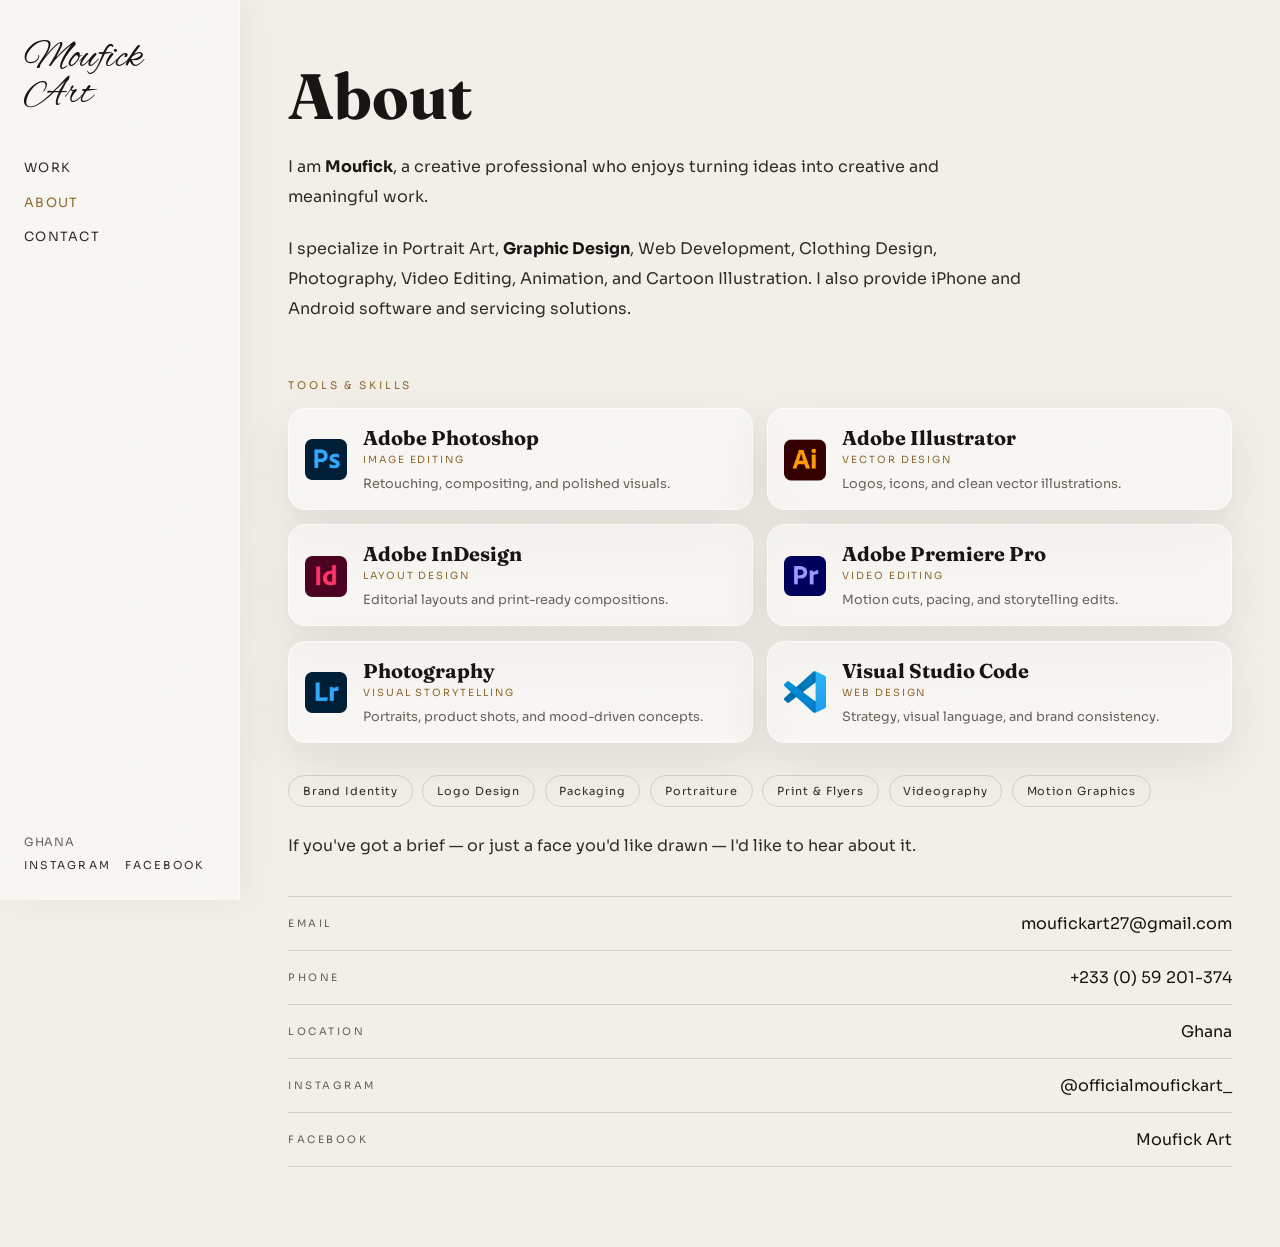
==== about.html @ 89d28229 "first commit" ====
<!DOCTYPE html>
<html lang="en">
<head>
<meta charset="UTF-8">
<meta name="viewport" content="width=device-width, initial-scale=1.0">
<title>About — Moufick Art</title>
<link rel="stylesheet" href="style.css">
</head>
<body>
<div class="grain"></div>

<div class="shell">
  <button class="sidebar__toggle" aria-label="Toggle menu">☰</button>
  <aside class="sidebar">
    <div>
      <a href="index.html" class="sidebar__logo">Moufick<br>Art</a>
      <ul class="sidebar__nav">
        <li><a href="work.html">Work</a></li>
        <li><a href="about.html">About</a></li>
        <li><a href="about.html#contact">Contact</a></li>
      </ul>
    </div>
    <div class="sidebar__bottom">
      <span style="font-size:0.72rem;color:var(--ink-faint);letter-spacing:0.06em;">Ghana</span>
      <div class="sidebar__socials">
        <a href="https://instagram.com/officialmoufickart_/" target="_blank" rel="noopener">Instagram</a>
        <a href="https://www.facebook.com/officailmoufickart" target="_blank" rel="noopener">Facebook</a>
      </div>
    </div>
  </aside>

  <div class="main">
    <div class="about-wrap">
      <h1>About</h1>
      <p>I am <strong>Moufick</strong>, a creative professional who enjoys turning ideas into creative and meaningful work.</p>
      <p>I specialize in Portrait Art, <strong>Graphic Design</strong>, Web Development, Clothing Design, Photography, Video Editing, Animation, and Cartoon Illustration. I also provide iPhone and Android software and servicing solutions.</p>

      <section class="skills-section" aria-labelledby="skills-title">
        <div class="skills-heading">
          <span class="section-kicker">Tools &amp; Skills</span>
        </div>

        <div class="tools-grid">
          <article class="tool-card">
            <img class="tool-icon" src="Adobe Photoshop.webp" alt="Adobe Photoshop logo">
            <div class="tool-info">
              <h3>Adobe Photoshop</h3>
              <span>Image Editing</span>
              <p>Retouching, compositing, and polished visuals.</p>
            </div>
          </article>

          <article class="tool-card">
            <img class="tool-icon" src="Adobe-illustrator.webp" alt="Adobe Illustrator logo">
            <div class="tool-info">
              <h3>Adobe Illustrator</h3>
              <span>Vector Design</span>
              <p>Logos, icons, and clean vector illustrations.</p>
            </div>
          </article>

          <article class="tool-card">
            <img class="tool-icon" src="Adobe InDesign.webp" alt="Adobe InDesign logo">
            <div class="tool-info">
              <h3>Adobe InDesign</h3>
              <span>Layout Design</span>
              <p>Editorial layouts and print-ready compositions.</p>
            </div>
          </article>

          <article class="tool-card">
            <img class="tool-icon" src="Adobe_Premiere_Pro.webp" alt="Adobe Premiere Pro logo">
            <div class="tool-info">
              <h3>Adobe Premiere Pro</h3>
              <span>Video Editing</span>
              <p>Motion cuts, pacing, and storytelling edits.</p>
            </div>
          </article>

          <article class="tool-card">
            <img class="tool-icon" src="Adobe Photoshop Lightroom.webp" alt="Adobe Lightroom logo">
            <div class="tool-info">
              <h3>Photography</h3>
              <span>Visual Storytelling</span>
              <p>Portraits, product shots, and mood-driven concepts.</p>
            </div>
          </article>

          <article class="tool-card">
            <img class="tool-icon" src="Visual_Studio_Code_1.35_icon.svg.webp" alt="Visual Studio Code logo">
            <div class="tool-info">
              <h3>Visual Studio Code</h3>
              <span>Web Design</span>
              <p>Strategy, visual language, and brand consistency.</p>
            </div>
          </article>
        </div>
      </section>

      <div class="skills-row" aria-label="Additional skills">
        <span>Brand Identity</span>
        <span>Logo Design</span>
        <span>Packaging</span>
        <span>Portraiture</span>
        <span>Print &amp; Flyers</span>
        <span>Videography</span>
        <span>Motion Graphics</span>
      </div>

      <p>If you've got a brief — or just a face you'd like drawn — I'd like to hear about it.</p>

      <ul class="contact-list" id="contact">
        <li><span>Email</span><a href="mailto:moufickart27@gmail.com">moufickart27@gmail.com</a></li>
        <li><span>Phone</span><span>+233 (0) 59 201-374</span></li>
        <li><span>Location</span><span>Ghana</span></li>
        <li><span>Instagram</span><a href="https://instagram.com/officialmoufickart_/" target="_blank" rel="noopener">@officialmoufickart_</a></li>
        <li><span>Facebook</span><a href="https://www.facebook.com/officailmoufickart" target="_blank" rel="noopener">Moufick Art</a></li>
      </ul>
    </div>
  </div>
</div>

<script src="script.js"></script>
</body>
</html>
---- style.css ----
@import url('https://fonts.googleapis.com/css2?family=Fraunces:opsz,wght@9..144,300;9..144,400;9..144,500;9..144,600;9..144,700&family=Alex+Brush&family=Sora:wght@400;500;600;700&display=swap');

:root {
  --bg: #f2efe9;
  --bg-elevated: #e8e1d5;
  --bg-soft: #efe7dc;
  --ink: #171412;
  --ink-soft: #2f2b28;
  --ink-faint: #665f58;
  --line: rgba(23, 20, 18, 0.14);
  --accent: #8c672d;
  --accent-strong: #6d4c1d;
  --forest: #5a7367;
  --rust: #9a5f4d;
  --glass: rgba(255, 255, 255, 0.42);
  --glass-strong: rgba(255, 255, 255, 0.62);
  --glass-shadow: 0 18px 50px rgba(68, 55, 40, 0.1);
  --sidebar-w: 240px;
  --font-display: 'Fraunces', serif;
  --font-script: 'Alex Brush', cursive;
  --font-sans: 'Sora', sans-serif;
}

* { box-sizing: border-box; }
html { scroll-behavior: smooth; }
body {
  margin: 0;
  background: var(--bg);
  color: var(--ink);
  font-family: var(--font-sans);
  -webkit-font-smoothing: antialiased;
  transition: background-color 0.3s ease, color 0.3s ease;
}

a { color: inherit; text-decoration: none; }
img { max-width: 100%; display: block; }
ul { list-style: none; margin: 0; padding: 0; }
button, input, textarea { font: inherit; }

.grain {
  position: fixed;
  inset: 0;
  pointer-events: none;
  z-index: 60;
  opacity: 0.06;
  mix-blend-mode: overlay;
  background-image: url("data:image/svg+xml,%3Csvg xmlns='http://www.w3.org/2000/svg' width='160' height='160'%3E%3Cfilter id='n'%3E%3CfeTurbulence type='fractalNoise' baseFrequency='0.85' numOctaves='2' stitchTiles='stitch'/%3E%3C/filter%3E%3Crect width='100%25' height='100%25' filter='url(%23n)'/%3E%3C/svg%3E");
}

:focus-visible {
  outline: 2px solid var(--accent);
  outline-offset: 3px;
}

@media (prefers-reduced-motion: reduce) {
  *, *::before, *::after {
    animation-duration: 0.001ms !important;
    animation-iteration-count: 1 !important;
    transition-duration: 0.001ms !important;
    scroll-behavior: auto !important;
  }
}

.site-header {
  width: min(1200px, calc(100% - 3rem));
  margin: 0 auto;
  padding: 1.5rem 0 0;
  display: flex;
  align-items: center;
  justify-content: space-between;
  position: relative;
  z-index: 10;
}
.brand-mark {
  font-size: 0.82rem;
  letter-spacing: 0.26rem;
  font-weight: 600;
  color: var(--ink);
}
.site-nav {
  display: flex;
  align-items: center;
  gap: 2rem;
}
.site-nav a {
  font-size: 0.8rem;
  letter-spacing: 0.2rem;
  color: var(--ink-faint);
  transition: color 0.25s ease;
}
.site-nav a:hover { color: var(--ink); }

.home-page {
  min-height: 100vh;
  background:
    radial-gradient(circle at top left, rgba(212, 161, 92, 0.15), transparent 32%),
    radial-gradient(circle at bottom right, rgba(49, 75, 63, 0.15), transparent 24%),
    radial-gradient(circle at 70% 25%, rgba(255, 255, 255, 0.5), transparent 28%),
    var(--bg);
}
.home-shell {
  width: min(1200px, calc(100% - 3rem));
  margin: 0 auto;
  padding: 3rem 0 5rem;
}
.hero-panel {
  min-height: calc(100vh - 96px);
  display: grid;
  grid-template-columns: 1.1fr 0.9fr;
  gap: 2rem;
  align-items: center;
}
.eyebrow,
.section-heading p {
  margin: 0;
  color: var(--ink-faint);
  letter-spacing: 0.22rem;
  text-transform: uppercase;
  font-size: 0.7rem;
}
.hero-copy h1 {
  margin: 1.5rem 0 1rem;
  font-family: var(--font-display);
  font-weight: 600;
  font-size: clamp(4rem, 9vw, 8.5rem);
  line-height: 0.88;
  letter-spacing: -0.04em;
}
.lede {
  max-width: 36rem;
  font-size: 1.05rem;
  line-height: 1.75;
  color: var(--ink-soft);
  margin: 0;
}
.hero-actions {
  margin-top: 2rem;
  display: flex;
  align-items: center;
  gap: 1rem;
}
.button-primary, .button-secondary, .text-link {
  display: inline-flex;
  align-items: center;
  gap: 0.6rem;
  letter-spacing: 0.12rem;
  text-transform: uppercase;
  font-size: 0.72rem;
  transition: opacity 0.25s ease, transform 0.25s ease, color 0.25s ease;
}
.button-primary {
  background: var(--ink);
  color: var(--bg);
  padding: 1rem 1.5rem;
  border-radius: 999px;
  font-weight: 600;
}
.button-primary:hover, .button-secondary:hover, .text-link:hover {
  transform: translateY(-1px);
}
.button-secondary {
  padding: 0.9rem 1.2rem;
  border: 1px solid var(--line);
  border-radius: 999px;
  color: var(--ink);
}
.hero-visual {
  position: relative;
  display: grid;
  gap: 1rem;
}
.hero-image-frame {
  overflow: hidden;
  border-radius: 24px;
  border: 1px solid var(--line);
  background: var(--bg-elevated);
  box-shadow: 0 30px 80px rgba(0, 0, 0, 0.16);
}
.hero-image-frame img {
  width: 100%;
  aspect-ratio: 5 / 6;
  object-fit: cover;
  transform: scale(1.01);
}
.hero-meta {
  display: flex;
  justify-content: space-between;
  align-items: center;
  gap: 1rem;
  padding: 0 0.5rem;
  color: var(--ink-soft);
}
.meta-label {
  color: var(--accent);
  letter-spacing: 0.2rem;
  text-transform: uppercase;
  font-size: 0.62rem;
}
.hero-meta strong {
  font-size: 0.85rem;
  font-weight: 600;
}

.featured-work {
  padding-top: 2.5rem;
}
.section-heading {
  display: flex;
  align-items: center;
  justify-content: space-between;
  gap: 1rem;
  margin-bottom: 1.6rem;
}
.text-link {
  color: var(--ink);
  font-weight: 600;
}
.featured-grid {
  display: grid;
  grid-template-columns: 1.2fr 0.8fr 0.8fr;
  gap: 1rem;
  align-items: stretch;
}
.feature-card {
  position: relative;
  overflow: hidden;
  min-height: 290px;
  border-radius: 22px;
  border: 1px solid var(--line);
  background: var(--bg-elevated);
}
.feature-card--large { min-height: 420px; }
.feature-card img {
  width: 100%;
  height: 100%;
  object-fit: cover;
  transition: transform 0.6s ease;
}
.feature-card:hover img { transform: scale(1.04); }
.feature-card__content {
  position: absolute;
  inset: auto 0 0 0;
  padding: 1.25rem 1.2rem 1.3rem;
  background: linear-gradient(to top, rgba(0,0,0,0.7), rgba(0,0,0,0.12) 52%, rgba(0,0,0,0));
}
.feature-card__content span {
  display: block;
  font-size: 0.63rem;
  letter-spacing: 0.18rem;
  text-transform: uppercase;
  color: rgba(245, 240, 232, 0.82);
  margin-bottom: 0.55rem;
}
.feature-card__content h2 {
  margin: 0;
  font-family: var(--font-display);
  font-size: clamp(1.4rem, 2vw, 2.05rem);
  font-weight: 500;
  line-height: 1.05;
}

.shell {
  display: flex;
  min-height: 100vh;
}
.sidebar {
  position: fixed;
  top: 0;
  left: 0;
  bottom: 0;
  width: var(--sidebar-w);
  padding: 2.5rem 1.5rem 1.75rem;
  display: flex;
  flex-direction: column;
  justify-content: space-between;
  border-right: 1px solid rgba(255, 255, 255, 0.68);
  background: var(--glass);
  box-shadow: 8px 0 32px rgba(68, 55, 40, 0.06);
  backdrop-filter: blur(18px) saturate(1.1);
  -webkit-backdrop-filter: blur(18px) saturate(1.1);
  z-index: 20;
}
.sidebar__logo {
  font-family: var(--font-script);
  display: inline-block;
  font-size: 2.5rem;
  line-height: 0.9;
  color: var(--ink);
}
.sidebar__logo:hover { color: var(--accent); }
.sidebar__nav { margin-top: 2.75rem; }
.sidebar__nav li + li { margin-top: 0.85rem; }
.sidebar__nav a {
  font-size: 0.8rem;
  letter-spacing: 0.08rem;
  text-transform: uppercase;
  color: var(--ink-soft);
  transition: color 0.25s ease;
}
.sidebar__nav a:hover, .sidebar__nav a.active { color: var(--accent); }
.sidebar__bottom {
  display: flex;
  flex-direction: column;
  gap: 0.55rem;
  color: var(--ink-soft);
  font-size: 0.68rem;
  letter-spacing: 0.13rem;
  text-transform: uppercase;
}
.sidebar__socials {
  display: flex;
  gap: 0.9rem;
  flex-wrap: wrap;
}
.sidebar__socials a { color: var(--ink-soft); }
.sidebar__socials a:hover { color: var(--accent); }

.sidebar__toggle {
  display: none;
  position: fixed;
  top: 1.25rem;
  right: 1.25rem;
  z-index: 30;
  width: 44px;
  height: 44px;
  border: 1px solid var(--line);
  border-radius: 50%;
  background: var(--glass-strong);
  backdrop-filter: blur(14px);
  -webkit-backdrop-filter: blur(14px);
  color: var(--ink);
  cursor: pointer;
}

.main {
  margin-left: var(--sidebar-w);
  flex: 1;
  min-width: 0;
}

.grid-header {
  padding: 3rem 3rem 1.3rem;
  border-bottom: 1px solid var(--line);
}
.portfolio-header {
  display: flex;
  flex-direction: column;
  gap: 1.4rem;
}
.portfolio-header .eyebrow {
  font-size: 0.7rem;
  letter-spacing: 0.24rem;
}
.portfolio-tabs {
  display: flex;
  flex-wrap: wrap;
  gap: 0.8rem;
}
.portfolio-tab {
  appearance: none;
  border: 1px solid var(--line);
  background: var(--glass);
  backdrop-filter: blur(12px);
  -webkit-backdrop-filter: blur(12px);
  color: var(--ink-faint);
  border-radius: 999px;
  padding: 0.8rem 1.15rem;
  cursor: pointer;
  letter-spacing: 0.16rem;
  font-size: 0.7rem;
  text-transform: uppercase;
  transition: all 0.25s ease;
}
.portfolio-tab.is-active,
.portfolio-tab:hover {
  border-color: rgba(212, 161, 92, 0.5);
  background: var(--glass-strong);
  box-shadow: 0 8px 24px rgba(68, 55, 40, 0.08);
  color: var(--ink);
}

.work-grid {
  display: grid;
  grid-template-columns: repeat(3, minmax(0, 1fr));
  gap: 1rem;
  padding: 2rem 2rem 3rem;
}
.gallery-card {
  min-width: 0;
  overflow: hidden;
  border-radius: 18px;
  background: var(--glass);
  border: 1px solid rgba(255, 255, 255, 0.62);
  box-shadow: var(--glass-shadow);
  backdrop-filter: blur(12px);
  -webkit-backdrop-filter: blur(12px);
}
.work-card {
  position: relative;
  display: block;
  width: 100%;
  height: 100%;
  min-height: 260px;
  padding: 0;
  border: 0;
  background: transparent;
  color: inherit;
  text-align: left;
  cursor: pointer;
  overflow: hidden;
  border-radius: 18px;
}
.work-card__image {
  display: block;
  width: 100%;
  height: 100%;
  min-height: 260px;
  object-fit: cover;
  transition: transform 0.7s cubic-bezier(0.2, 0.7, 0.2, 1);
}
.video-card {
  position: relative;
  overflow: hidden;
}
.video-card video {
  width: 100%;
  height: 100%;
  object-fit: cover;
  display: block;
}
.motion-card {
  position: relative;
  aspect-ratio: 16 / 9;
  min-height: 260px;
  overflow: hidden;
  border-radius: 6px;
  background: #000;
}
.motion-card video {
  display: block;
  width: 100%;
  height: 100%;
  object-fit: cover;
}
.motion-card::after {
  content: "";
  position: absolute;
  inset: auto 0 0;
  height: 30%;
  background: linear-gradient(transparent, rgba(0, 0, 0, 0.7));
  pointer-events: none;
}
.mc-left,
.mc-right {
  position: absolute;
  bottom: 10px;
  z-index: 2;
  display: flex;
  gap: 6px;
  align-items: center;
}
.mc-left {
  left: 10px;
  flex-direction: column;
  align-items: flex-start;
  gap: 4px;
}
.mc-right { right: 10px; }
.mc-btn {
  width: 30px;
  height: 30px;
  display: grid;
  place-items: center;
  padding: 0;
  border: 0;
  border-radius: 50%;
  background: rgba(0, 0, 0, 0.45);
  color: #fff;
  cursor: pointer;
}
.mc-btn:hover { background: #c9a24b; color: #000; }
.mc-btn svg {
  width: 15px;
  height: 15px;
  fill: none;
  stroke: currentColor;
  stroke-width: 2;
  stroke-linecap: round;
  stroke-linejoin: round;
}
.mc-btn .off { display: none; }
.mc-btn.muted .on { display: none; }
.mc-btn.muted .off { display: block; }
.mc-title {
  color: #fff;
  font-size: 0.72rem;
  text-shadow: 0 1px 3px #000;
}
.motion-card:fullscreen video { object-fit: contain; }
.work-card::after {
  content: "";
  position: absolute;
  inset: 0;
  background: linear-gradient(to top, rgba(0,0,0,0.7), rgba(0,0,0,0.18) 40%, rgba(0,0,0,0));
  opacity: 0;
  transition: opacity 0.35s ease;
}
.work-card__label {
  position: absolute;
  left: 1.1rem;
  bottom: 1.1rem;
  right: 1.1rem;
  z-index: 2;
  transform: translateY(10px);
  opacity: 0;
  transition: opacity 0.35s ease, transform 0.35s ease;
}
.work-card__label .cat {
  display: block;
  margin-bottom: 0.45rem;
  color: rgba(245, 240, 232, 0.8);
  font-size: 0.62rem;
  letter-spacing: 0.16rem;
  text-transform: uppercase;
}
.work-card__label .name {
  display: block;
  font-family: var(--font-display);
  font-size: clamp(1.4rem, 2vw, 1.9rem);
  line-height: 1.05;
  color: white;
}
.work-card__label .name small {
  font-family: var(--font-sans);
  font-size: 0.62rem;
  letter-spacing: 0.1rem;
  color: var(--ink-faint);
  vertical-align: middle;
}
.work-card__label .description {
  display: block;
  margin-top: 0.5rem;
  color: rgba(245, 240, 232, 0.78);
  font-size: 0.72rem;
  line-height: 1.55;
  max-width: 28ch;
}
.work-card:hover::after,
.work-card:hover .work-card__label { opacity: 1; }
.work-card:hover .work-card__label { transform: translateY(0); }
.work-card:hover .work-card__image { transform: scale(1.04); }

.project-top {
  display: flex;
  align-items: flex-start;
  justify-content: space-between;
  gap: 2rem;
  padding: 3rem 3rem 2.1rem;
  border-bottom: 1px solid var(--line);
}
.back-link {
  display: inline-flex;
  align-items: center;
  gap: 0.55rem;
  margin-bottom: 2.2rem;
  color: var(--ink-faint);
  font-size: 0.75rem;
  letter-spacing: 0.12rem;
  text-transform: uppercase;
}
.back-link svg { width: 18px; height: 18px; }
.back-link:hover { color: var(--accent); }
.project-title {
  margin: 0;
  font-family: var(--font-display);
  font-size: clamp(2.6rem, 6vw, 5.4rem);
  line-height: 0.9;
  max-width: 12ch;
}
.project-meta {
  min-width: 250px;
  color: var(--ink-soft);
  font-size: 0.87rem;
  line-height: 1.8;
}
.project-meta dt {
  margin-top: 1rem;
  color: var(--ink-faint);
  font-size: 0.68rem;
  letter-spacing: 0.15rem;
  text-transform: uppercase;
}
.project-meta dt:first-child { margin-top: 0; }
.project-meta dd {
  margin: 0.15rem 0 0;
  color: var(--ink);
}
.project-tags {
  display: flex;
  flex-wrap: wrap;
  gap: 0.45rem;
  margin-top: 1rem;
}
.project-tags span {
  border: 1px solid var(--line);
  border-radius: 999px;
  padding: 0.35rem 0.7rem;
  font-size: 0.65rem;
  letter-spacing: 0.08rem;
  text-transform: uppercase;
  color: var(--ink-faint);
}
.project-intro {
  margin: 0;
  padding: 2.5rem 3rem 1rem;
  max-width: 68ch;
  font-family: var(--font-display);
  font-size: clamp(1.3rem, 2vw, 1.9rem);
  line-height: 1.5;
  color: var(--ink);
}
.project-visual {
  margin: 1rem 3rem 2rem;
  aspect-ratio: 16 / 9;
  border-radius: 18px;
  overflow: hidden;
  border: 1px solid rgba(255, 255, 255, 0.62);
  box-shadow: var(--glass-shadow);
}
.project-body {
  max-width: 62ch;
  padding: 0 3rem 4rem;
  color: var(--ink-soft);
  line-height: 1.9;
}
.project-visual-row {
  display: grid;
  grid-template-columns: 1.2fr 1fr;
  gap: 1rem;
  margin: 0 3rem 4rem;
}
.project-visual-row .cover {
  position: relative;
  min-height: 260px;
  border: 1px solid rgba(255, 255, 255, 0.62);
  box-shadow: var(--glass-shadow);
  border-radius: 18px;
  overflow: hidden;
}
.project-nav {
  display: flex;
  justify-content: space-between;
  border-top: 1px solid var(--line);
  padding: 1.5rem 3rem 3rem;
  color: var(--ink-soft);
}
.project-nav .lbl {
  display: block;
  margin-bottom: 0.5rem;
  font-size: 0.62rem;
  letter-spacing: 0.15rem;
  text-transform: uppercase;
  color: var(--ink-faint);
}
.project-nav a:hover { color: var(--accent); }

.about-wrap {
  padding: 4rem 3rem 5rem;
  max-width: 1040px;
}
.about-wrap h1 {
  margin: 0 0 1.5rem;
  font-family: var(--font-display);
  font-size: clamp(2.5rem, 5vw, 4rem);
  line-height: 1;
}
.about-wrap p {
  max-width: 62ch;
  color: var(--ink-soft);
  line-height: 1.9;
  margin: 0 0 1.3rem;
}
.about-wrap p strong { color: var(--ink); }
.skills-section { margin-top: 3rem; }
.section-kicker {
  display: inline-block;
  margin-bottom: 1rem;
  color: var(--accent);
  font-size: 0.66rem;
  letter-spacing: 0.18rem;
  text-transform: uppercase;
}
.tools-grid {
  display: grid;
  grid-template-columns: repeat(2, minmax(0, 1fr));
  gap: 0.9rem;
}
.tool-card {
  display: flex;
  align-items: center;
  gap: 1rem;
  padding: 1rem 1rem 0.9rem;
  border: 1px solid rgba(255, 255, 255, 0.68);
  border-radius: 18px;
  background: var(--glass);
  box-shadow: var(--glass-shadow);
  backdrop-filter: blur(14px) saturate(1.08);
  -webkit-backdrop-filter: blur(14px) saturate(1.08);
  transition: border-color 0.25s ease, transform 0.25s ease;
}
.tool-card:hover { border-color: rgba(212, 161, 92, 0.6); transform: translateY(-2px); }
.tool-icon { width: 42px; height: 42px; object-fit: contain; }
.tool-info h3 {
  margin: 0;
  font-family: var(--font-display);
  font-size: 1.25rem;
}
.tool-info span {
  display: block;
  margin-top: 0.2rem;
  color: var(--accent);
  font-size: 0.62rem;
  letter-spacing: 0.12rem;
  text-transform: uppercase;
}
.tool-info p {
  margin: 0.5rem 0 0;
  color: var(--ink-faint);
  line-height: 1.6;
  font-size: 0.8rem;
}
.skills-row {
  display: flex;
  flex-wrap: wrap;
  gap: 0.6rem;
  margin: 2rem 0 1.5rem;
}
.skills-row span {
  border: 1px solid var(--line);
  border-radius: 999px;
  padding: 0.5rem 0.85rem;
  color: var(--ink-soft);
  font-size: 0.7rem;
  letter-spacing: 0.06rem;
}
.contact-list {
  margin-top: 2.2rem;
  border-top: 1px solid var(--line);
}
.contact-list li {
  display: flex;
  align-items: center;
  justify-content: space-between;
  gap: 1rem;
  padding: 1rem 0;
  border-bottom: 1px solid var(--line);
}
.contact-list li span:first-child {
  color: var(--ink-faint);
  letter-spacing: 0.16rem;
  text-transform: uppercase;
  font-size: 0.64rem;
}
.contact-list li a,
.contact-list li span:last-child { color: var(--ink); }
.contact-list li a:hover { color: var(--accent); }

.lightbox {
  width: min(92vw, 1100px);
  border: 1px solid rgba(255, 255, 255, 0.72);
  background: var(--glass-strong);
  box-shadow: 0 24px 80px rgba(68, 55, 40, 0.2);
  backdrop-filter: blur(24px) saturate(1.1);
  -webkit-backdrop-filter: blur(24px) saturate(1.1);
  color: var(--ink);
  padding: 3rem 4rem 2rem;
}
.lightbox::backdrop { background: rgba(0,0,0,0.78); }
.lightbox__content {
  display: flex;
  flex-direction: column;
  gap: 1rem;
}
.lightbox__image {
  width: min(100%, 860px);
  max-height: 68vh;
  object-fit: contain;
  margin: 0 auto;
}
.lightbox__details {
  width: min(100%, 860px);
  margin: 0 auto;
}
.lightbox__category {
  display: inline-block;
  color: var(--accent);
  font-size: 0.64rem;
  letter-spacing: 0.18rem;
  text-transform: uppercase;
}
.lightbox__title {
  margin: 0.5rem 0 0;
  font-family: var(--font-display);
  font-size: clamp(1.7rem, 4vw, 2.5rem);
  font-weight: 500;
}
.lightbox__description {
  margin: 0.5rem 0 0;
  color: var(--ink-soft);
  line-height: 1.7;
}
.lightbox__close {
  position: absolute;
  top: 1rem;
  right: 1.2rem;
  border: 0;
  background: none;
  color: var(--ink);
  font-size: 2rem;
  line-height: 1;
  cursor: pointer;
}
.lightbox__close:hover { color: var(--accent); }
.lightbox__prev,
.lightbox__next {
  position: absolute;
  top: 50%;
  transform: translateY(-50%);
  display: inline-flex;
  align-items: center;
  justify-content: center;
  width: 42px;
  height: 42px;
  border-radius: 50%;
  border: 1px solid var(--line);
  background: var(--glass-strong);
  backdrop-filter: blur(12px);
  -webkit-backdrop-filter: blur(12px);
  color: var(--ink);
  font-size: 1.2rem;
  cursor: pointer;
}
.lightbox__prev { left: 0.8rem; }
.lightbox__next { right: 0.8rem; }
.lightbox__prev:hover,
.lightbox__next:hover { color: var(--accent); }

@media (max-width: 980px) {
  .featured-grid { grid-template-columns: 1fr; }
  .hero-panel { grid-template-columns: 1fr; }
  .site-header { width: min(100%, calc(100% - 2rem)); }
  .home-shell { width: min(100%, calc(100% - 2rem)); }
}

@media (max-width: 820px) {
  .sidebar {
    transform: translateX(-100%);
    transition: transform 0.35s ease;
    width: min(78vw, 300px);
  }
  .sidebar.open { transform: translateX(0); }
  .sidebar__toggle { display: flex; align-items: center; justify-content: center; }
  .main { margin-left: 0; }
  .work-grid { grid-template-columns: repeat(2, minmax(0, 1fr)); }
  .grid-header, .project-top, .project-intro, .project-body, .project-visual, .project-visual-row, .project-nav, .about-wrap { padding-left: 1.5rem; padding-right: 1.5rem; }
}

@media (max-width: 620px) {
  .site-header {
    width: min(100%, calc(100% - 1.5rem));
    padding-top: 1rem;
    flex-direction: column;
    gap: 0.8rem;
    align-items: flex-start;
  }
  .site-nav { gap: 1rem; }
  .home-shell { width: min(100%, calc(100% - 1.5rem)); }
  .hero-copy h1 { font-size: clamp(3.4rem, 16vw, 5.5rem); }
  .section-heading { flex-direction: column; align-items: flex-start; }
  .work-grid { grid-template-columns: 1fr; padding: 1.5rem 1.25rem 2.5rem; }
  .tools-grid { grid-template-columns: 1fr; }
  .project-top,
  .project-nav,
  .contact-list li {
    flex-direction: column;
    align-items: flex-start;
  }
  .project-visual-row { grid-template-columns: 1fr; }
  .lightbox { padding: 2.4rem 2.5rem 1.5rem; }
}

/* ---------- HOMEPAGE HERO / index.html ---------- */
body:not(.portfolio-page) {
  min-height: 100vh;
}

.hero {
  position: relative;
  isolation: isolate;
  min-height: 100vh;
  overflow: hidden;
  display: flex;
  flex-direction: column;
  align-items: center;
  justify-content: center;
  padding: 5rem 1.5rem 4rem;
  text-align: center;
  background:
    linear-gradient(180deg, rgba(7, 7, 6, 0.12), rgba(7, 7, 6, 0.34)),
    url("SLICE HEAD EFFECT.jpg") center / cover no-repeat,
    var(--bg);
}

.hero::before {
  content: "";
  position: absolute;
  z-index: -2;
  inset: -2rem;
  background: inherit;
  filter: blur(4px) saturate(1.15);
  transform: scale(1.04);
}

.hero::after {
  content: "";
  position: absolute;
  z-index: -1;
  inset: 0;
  background:
    radial-gradient(circle at 50% 44%, rgba(0, 0, 0, 0.04), rgba(0, 0, 0, 0.32) 72%),
    rgba(5, 5, 5, 0.08);
}

.hero__eyebrow,
.hero__tagline,
.hero__cta,
.hero__location,
.hero__mark {
  position: relative;
  z-index: 1;
}

.hero__eyebrow {
  margin: 0 0 1.25rem;
  color: rgba(255, 255, 255, 0.9);
  font-size: clamp(0.62rem, 1vw, 0.75rem);
  font-weight: 600;
  letter-spacing: 0.22rem;
  text-transform: uppercase;
  text-shadow: 0 2px 14px rgba(0, 0, 0, 0.4);
  opacity: 0;
  animation: hero-rise 0.9s ease 0.1s forwards;
}

.hero__mark {
  margin: 0;
  color: #fff;
  font-family: var(--font-script);
  font-size: clamp(5rem, 16vw, 13rem);
  font-weight: 400;
  line-height: 0.76;
  letter-spacing: 0;
  text-shadow: 0 6px 24px rgba(0, 0, 0, 0.28);
  opacity: 0;
  transform: translateY(1rem);
  animation: hero-rise 1s cubic-bezier(0.2, 0.7, 0.2, 1) 0.25s forwards;
}

.hero__tagline {
  max-width: 34rem;
  margin: 1.7rem 0 0;
  color: rgba(255, 255, 255, 0.88);
  font-size: clamp(0.85rem, 1.5vw, 1rem);
  line-height: 1.65;
  text-shadow: 0 2px 12px rgba(0, 0, 0, 0.45);
  opacity: 0;
  animation: hero-rise 0.9s ease 0.65s forwards;
}

.hero__cta {
  display: inline-flex;
  align-items: center;
  gap: 0.65rem;
  margin-top: 2.2rem;
  padding-bottom: 0.35rem;
  border-bottom: 1px solid rgba(255, 255, 255, 0.72);
  color: #fff;
  font-size: 0.82rem;
  font-weight: 600;
  letter-spacing: 0.04rem;
  text-shadow: 0 2px 10px rgba(0, 0, 0, 0.4);
  opacity: 0;
  animation: hero-rise 0.9s ease 0.9s forwards;
  transition: gap 0.25s ease, color 0.25s ease, border-color 0.25s ease;
}

.hero__cta:hover {
  gap: 0.95rem;
  border-color: #fff;
  color: #fff;
}

.hero__cta svg {
  width: 1rem;
  height: 1rem;
}

.hero__location {
  position: absolute;
  bottom: 1.8rem;
  margin: 0;
  color: rgba(255, 255, 255, 0.72);
  font-size: 0.65rem;
  letter-spacing: 0.25rem;
  text-transform: uppercase;
  opacity: 0;
  animation: hero-rise 0.9s ease 1.1s forwards;
}

@keyframes hero-rise {
  to {
    opacity: 1;
    transform: translateY(0);
  }
}

@media (max-width: 600px) {
  .hero {
    padding-inline: 1.25rem;
    background-position: 58% center;
  }

  .hero__mark {
    font-size: clamp(4.5rem, 22vw, 8rem);
  }

  .hero__tagline {
    max-width: 27rem;
  }
}
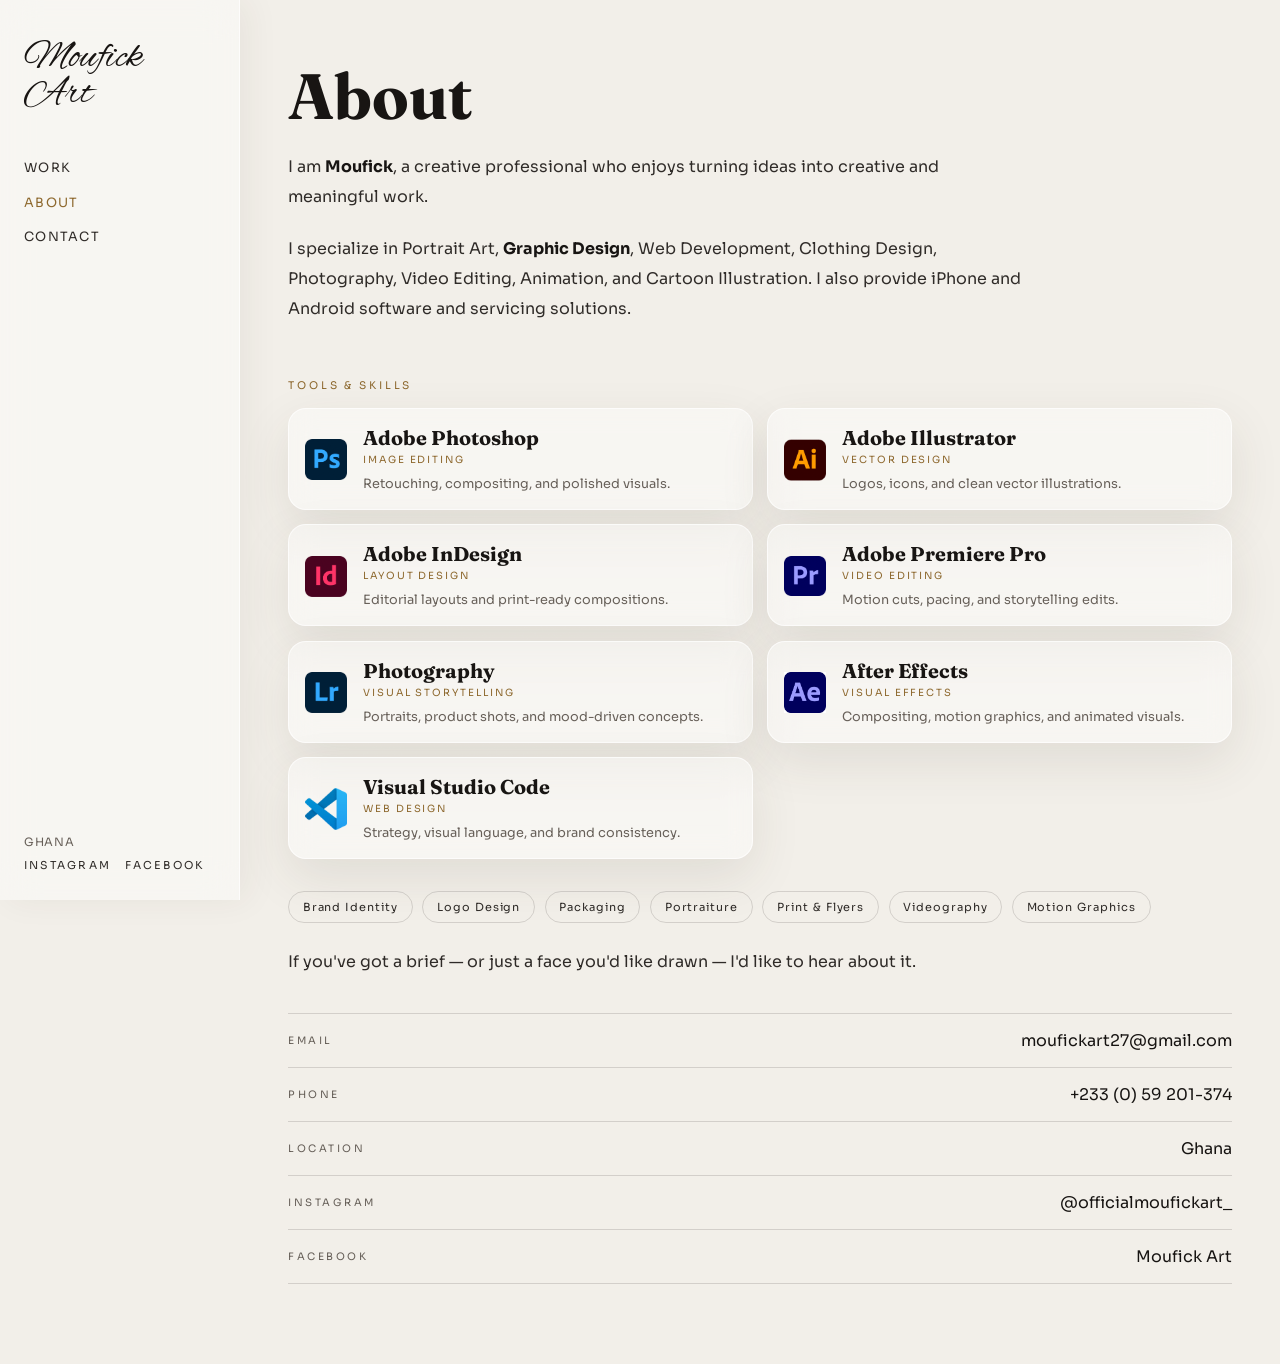
==== commit a1f47b60: "updated gallery card" ====
--- a/about.html
+++ b/about.html
@@ -87,6 +87,15 @@
           </article>
 
           <article class="tool-card">
+            <img class="tool-icon" src="After Effect.png" alt="Adobe After Effect logo">
+            <div class="tool-info">
+              <h3>After Effects</h3>
+              <span>Visual Effects</span>
+              <p>Compositing, motion graphics, and animated visuals.</p>
+            </div>
+          </article>
+
+          <article class="tool-card">
             <img class="tool-icon" src="Visual_Studio_Code_1.35_icon.svg.webp" alt="Visual Studio Code logo">
             <div class="tool-info">
               <h3>Visual Studio Code</h3>
--- a/style.css
+++ b/style.css
@@ -430,9 +430,11 @@
 }
 .motion-card {
   position: relative;
+  width: 100%;
   aspect-ratio: 16 / 9;
-  min-height: 260px;
+  min-height: clamp(220px, 38vw, 260px);
   overflow: hidden;
+  isolation: isolate;
   border-radius: 6px;
   background: #000;
 }
@@ -445,6 +447,7 @@
 .motion-card::after {
   content: "";
   position: absolute;
+  z-index: 1;
   inset: auto 0 0;
   height: 30%;
   background: linear-gradient(transparent, rgba(0, 0, 0, 0.7));
@@ -453,19 +456,20 @@
 .mc-left,
 .mc-right {
   position: absolute;
-  bottom: 10px;
+  bottom: clamp(6px, 1.5vw, 10px);
   z-index: 2;
   display: flex;
   gap: 6px;
   align-items: center;
+  pointer-events: none;
 }
 .mc-left {
-  left: 10px;
+  left: clamp(6px, 1.5vw, 10px);
   flex-direction: column;
   align-items: flex-start;
   gap: 4px;
 }
-.mc-right { right: 10px; }
+.mc-right { right: clamp(6px, 1.5vw, 10px); }
 .mc-btn {
   width: 30px;
   height: 30px;
@@ -477,6 +481,11 @@
   background: rgba(0, 0, 0, 0.45);
   color: #fff;
   cursor: pointer;
+  pointer-events: auto;
+  touch-action: manipulation;
+  -webkit-tap-highlight-color: transparent;
+  opacity: 1;
+  visibility: visible;
 }
 .mc-btn:hover { background: #c9a24b; color: #000; }
 .mc-btn svg {
@@ -492,11 +501,51 @@
 .mc-btn.muted .on { display: none; }
 .mc-btn.muted .off { display: block; }
 .mc-title {
+  max-width: 14ch;
+  overflow: hidden;
   color: #fff;
   font-size: 0.72rem;
+  text-overflow: ellipsis;
   text-shadow: 0 1px 3px #000;
+  white-space: nowrap;
 }
 .motion-card:fullscreen video { object-fit: contain; }
+
+@media (max-width: 620px) {
+  .motion-card {
+    min-height: clamp(210px, 62vw, 260px);
+  }
+
+  .mc-left,
+  .mc-right {
+    gap: 4px;
+  }
+
+  .mc-btn {
+    width: 38px;
+    height: 38px;
+    background: rgba(0, 0, 0, 0.68);
+    box-shadow: 0 4px 14px rgba(0, 0, 0, 0.28);
+  }
+
+  .mc-btn svg {
+    width: 17px;
+    height: 17px;
+  }
+
+  .mc-title {
+    max-width: 10ch;
+    font-size: 0.64rem;
+  }
+}
+
+@media (hover: none) and (max-width: 620px) {
+  .motion-card .mc-btn {
+    opacity: 1;
+    visibility: visible;
+  }
+}
+
 .work-card::after {
   content: "";
   position: absolute;
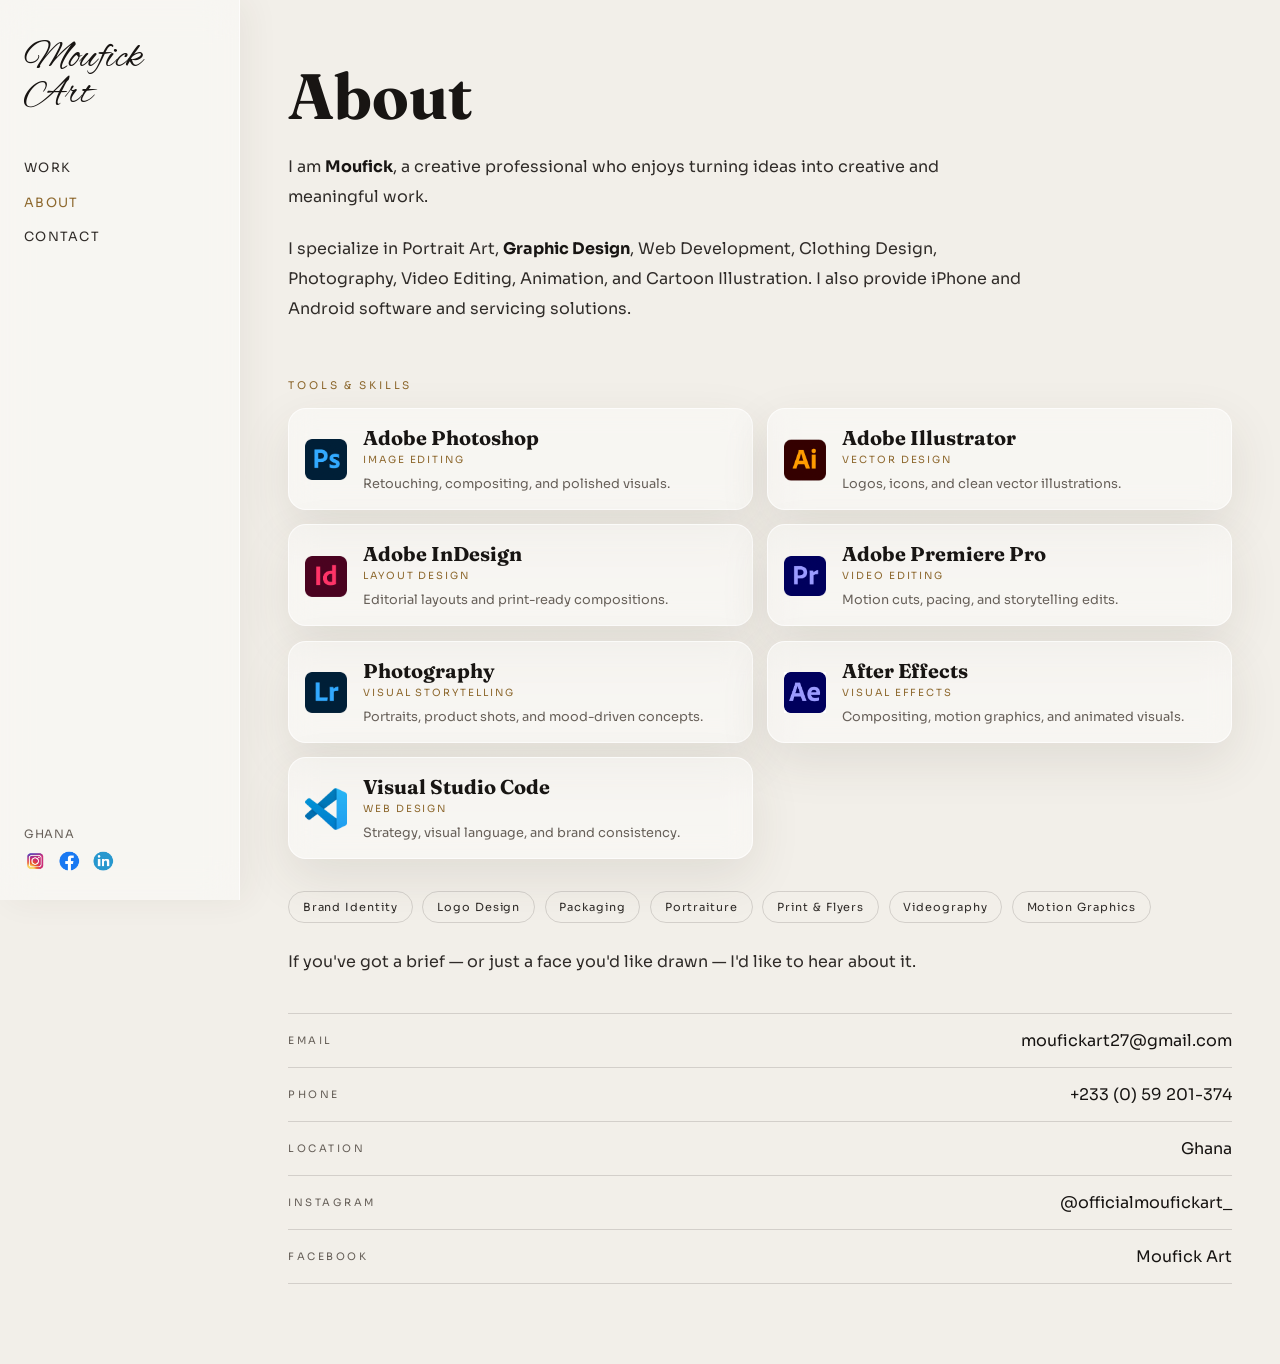
==== commit cf4a7d7a: "updated all" ====
--- a/about.html
+++ b/about.html
@@ -23,8 +23,9 @@
     <div class="sidebar__bottom">
       <span style="font-size:0.72rem;color:var(--ink-faint);letter-spacing:0.06em;">Ghana</span>
       <div class="sidebar__socials">
-        <a href="https://instagram.com/officialmoufickart_/" target="_blank" rel="noopener">Instagram</a>
-        <a href="https://www.facebook.com/officailmoufickart" target="_blank" rel="noopener">Facebook</a>
+        <a href="https://instagram.com/officialmoufickart_/" target="_blank" rel="noopener" aria-label="Instagram"><img class="social-icon" src="iG logo.png" alt="Instagram"></a>
+        <a href="https://www.facebook.com/officailmoufickart" target="_blank" rel="noopener" aria-label="Facebook"><img class="social-icon" src="Facebook-logo copy.png" alt="Facebook"></a>
+        <a href="https://www.linkedin.com/in/officialmoufickart" target="_blank" rel="noopener" aria-label="LinkedIn"><img class="social-icon" src="linkedin-logo-transpare.png" alt="LinkedIn"></a>
       </div>
     </div>
   </aside>
--- a/style.css
+++ b/style.css
@@ -309,11 +309,31 @@
 }
 .sidebar__socials {
   display: flex;
-  gap: 0.9rem;
+  align-items: center;
+  gap: 0.75rem;
   flex-wrap: wrap;
 }
-.sidebar__socials a { color: var(--ink-soft); }
-.sidebar__socials a:hover { color: var(--accent); }
+.sidebar__socials a {
+  color: var(--ink-soft);
+  display: inline-flex;
+  align-items: center;
+  justify-content: center;
+  transition: transform 0.25s cubic-bezier(0.34, 1.56, 0.64, 1), opacity 0.25s ease;
+}
+.sidebar__socials a:hover {
+  color: var(--accent);
+  transform: translateY(-4px) scale(1.15);
+  opacity: 1;
+}
+.sidebar__socials a:active {
+  transform: translateY(-1px) scale(1.05);
+}
+.social-icon {
+  width: 22px;
+  height: 22px;
+  object-fit: contain;
+  display: block;
+}
 
 .sidebar__toggle {
   display: none;
@@ -457,7 +477,6 @@
 .mc-right {
   position: absolute;
   bottom: clamp(6px, 1.5vw, 10px);
-  z-index: 2;
   display: flex;
   gap: 6px;
   align-items: center;
@@ -465,11 +484,16 @@
 }
 .mc-left {
   left: clamp(6px, 1.5vw, 10px);
+  max-width: calc(100% - 145px);
   flex-direction: column;
   align-items: flex-start;
   gap: 4px;
-}
-.mc-right { right: clamp(6px, 1.5vw, 10px); }
+  z-index: 2;
+}
+.mc-right {
+  right: clamp(6px, 1.5vw, 10px);
+  z-index: 10;
+}
 .mc-btn {
   width: 30px;
   height: 30px;
@@ -484,8 +508,12 @@
   pointer-events: auto;
   touch-action: manipulation;
   -webkit-tap-highlight-color: transparent;
+  user-select: none;
+  -webkit-user-select: none;
   opacity: 1;
   visibility: visible;
+  position: relative;
+  z-index: 11;
 }
 .mc-btn:hover { background: #c9a24b; color: #000; }
 .mc-btn svg {
@@ -496,6 +524,7 @@
   stroke-width: 2;
   stroke-linecap: round;
   stroke-linejoin: round;
+  pointer-events: none;
 }
 .mc-btn .off { display: none; }
 .mc-btn.muted .on { display: none; }
@@ -509,7 +538,68 @@
   text-shadow: 0 1px 3px #000;
   white-space: nowrap;
 }
-.motion-card:fullscreen video { object-fit: contain; }
+
+/* Fullscreen support: standard W3C, WebKit (Safari/iOS), and CSS fallback */
+.motion-card:fullscreen,
+.motion-card:-webkit-full-screen {
+  width: 100vw;
+  height: 100vh;
+  border-radius: 0;
+  background: #000;
+}
+
+.motion-card:fullscreen video,
+.motion-card:-webkit-full-screen video {
+  object-fit: contain;
+  width: 100%;
+  height: 100%;
+}
+
+.motion-card:fullscreen .mc-left,
+.motion-card:-webkit-full-screen .mc-left {
+  bottom: calc(16px + env(safe-area-inset-bottom, 0px));
+  left: calc(16px + env(safe-area-inset-left, 0px));
+}
+
+.motion-card:fullscreen .mc-right,
+.motion-card:-webkit-full-screen .mc-right {
+  bottom: calc(16px + env(safe-area-inset-bottom, 0px));
+  right: calc(16px + env(safe-area-inset-right, 0px));
+}
+
+/* CSS fallback fullscreen for mobile / iOS Safari / in-app browsers */
+.motion-card.is-fullscreen {
+  position: fixed !important;
+  inset: 0 !important;
+  width: 100vw !important;
+  height: 100vh !important;
+  max-width: 100vw !important;
+  max-height: 100vh !important;
+  z-index: 999999 !important;
+  border-radius: 0 !important;
+  margin: 0 !important;
+  background: #000 !important;
+}
+
+.motion-card.is-fullscreen video {
+  width: 100% !important;
+  height: 100% !important;
+  object-fit: contain !important;
+}
+
+.motion-card.is-fullscreen .mc-left {
+  bottom: calc(16px + env(safe-area-inset-bottom, 0px)) !important;
+  left: calc(16px + env(safe-area-inset-left, 0px)) !important;
+}
+
+.motion-card.is-fullscreen .mc-right {
+  bottom: calc(16px + env(safe-area-inset-bottom, 0px)) !important;
+  right: calc(16px + env(safe-area-inset-right, 0px)) !important;
+}
+
+body.has-fullscreen-card {
+  overflow: hidden !important;
+}
 
 @media (max-width: 620px) {
   .motion-card {
@@ -518,19 +608,21 @@
 
   .mc-left,
   .mc-right {
-    gap: 4px;
+    gap: 6px;
   }
 
   .mc-btn {
-    width: 38px;
-    height: 38px;
-    background: rgba(0, 0, 0, 0.68);
-    box-shadow: 0 4px 14px rgba(0, 0, 0, 0.28);
+    width: 40px;
+    height: 40px;
+    min-width: 40px;
+    min-height: 40px;
+    background: rgba(0, 0, 0, 0.72);
+    box-shadow: 0 4px 14px rgba(0, 0, 0, 0.35);
   }
 
   .mc-btn svg {
-    width: 17px;
-    height: 17px;
+    width: 18px;
+    height: 18px;
   }
 
   .mc-title {
@@ -817,13 +909,17 @@
 .lightbox {
   width: min(92vw, 1100px);
   border: 1px solid rgba(255, 255, 255, 0.72);
+  border-radius: 20px;
   background: var(--glass-strong);
-  box-shadow: 0 24px 80px rgba(68, 55, 40, 0.2);
+  box-shadow: 0 32px 100px rgba(0, 0, 0, 0.35);
   backdrop-filter: blur(24px) saturate(1.1);
   -webkit-backdrop-filter: blur(24px) saturate(1.1);
   color: var(--ink);
-  padding: 3rem 4rem 2rem;
-}
+  padding: 3rem 3.5rem 2.5rem;
+  overflow-y: auto;
+  scrollbar-width: none; /* Firefox */
+}
+.lightbox::-webkit-scrollbar { display: none; } /* Chrome / Safari */
 .lightbox::backdrop { background: rgba(0,0,0,0.78); }
 .lightbox__content {
   display: flex;
@@ -831,9 +927,10 @@
   gap: 1rem;
 }
 .lightbox__image {
-  width: min(100%, 860px);
-  max-height: 68vh;
+  width: 85%;
+  max-height: 72vh;
   object-fit: contain;
+  border-radius: 12px;
   margin: 0 auto;
 }
 .lightbox__details {
@@ -860,16 +957,23 @@
 }
 .lightbox__close {
   position: absolute;
-  top: 1rem;
-  right: 1.2rem;
-  border: 0;
-  background: none;
+  top: 0.75rem;
+  right: 0.75rem;
+  display: inline-flex;
+  align-items: center;
+  justify-content: center;
+  width: 40px;
+  height: 40px;
+  border-radius: 50%;
+  border: 1px solid var(--line);
+  background: var(--bg);
   color: var(--ink);
-  font-size: 2rem;
+  font-size: 1.4rem;
   line-height: 1;
   cursor: pointer;
-}
-.lightbox__close:hover { color: var(--accent); }
+  transition: background 0.2s ease, color 0.2s ease;
+}
+.lightbox__close:hover { background: var(--ink); color: var(--bg); }
 .lightbox__prev,
 .lightbox__next {
   position: absolute;
@@ -1031,8 +1135,7 @@
   align-items: center;
   gap: 0.65rem;
   margin-top: 2.2rem;
-  padding-bottom: 0.35rem;
-  border-bottom: 1px solid rgba(255, 255, 255, 0.72);
+  padding-bottom: 0.4rem;
   color: #fff;
   font-size: 0.82rem;
   font-weight: 600;
@@ -1040,18 +1143,35 @@
   text-shadow: 0 2px 10px rgba(0, 0, 0, 0.4);
   opacity: 0;
   animation: hero-rise 0.9s ease 0.9s forwards;
-  transition: gap 0.25s ease, color 0.25s ease, border-color 0.25s ease;
-}
-
-.hero__cta:hover {
-  gap: 0.95rem;
-  border-color: #fff;
-  color: #fff;
+  transition: color 0.3s ease;
+}
+
+.hero__cta::after {
+  content: "";
+  position: absolute;
+  left: 0;
+  bottom: 0;
+  width: 100%;
+  height: 1.5px;
+  background: #fff;
+  transform: scaleX(0);
+  transform-origin: left;
+  transition: transform 0.4s cubic-bezier(0.25, 1, 0.5, 1);
+  box-shadow: 0 0 8px rgba(255, 255, 255, 0.5);
+}
+
+.hero__cta:hover::after {
+  transform: scaleX(1);
 }
 
 .hero__cta svg {
   width: 1rem;
   height: 1rem;
+  transition: transform 0.35s cubic-bezier(0.25, 1, 0.5, 1);
+}
+
+.hero__cta:hover svg {
+  transform: translateX(4px);
 }
 
 .hero__location {
@@ -1087,3 +1207,317 @@
     max-width: 27rem;
   }
 }
+
+/* ==========================================================================
+   Custom Error Handling: Offline Banner, Media Fallbacks & Network Toasts
+   ========================================================================== */
+
+/* Floating Offline / Online Banner */
+.network-offline-banner {
+  position: fixed;
+  top: 1.25rem;
+  left: 50%;
+  transform: translateX(-50%) translateY(-150%);
+  z-index: 100000;
+  display: inline-flex;
+  align-items: center;
+  gap: 0.85rem;
+  padding: 0.7rem 1.3rem;
+  background: rgba(23, 20, 18, 0.95);
+  color: #fff;
+  border: 1px solid rgba(224, 122, 95, 0.6);
+  border-radius: 999px;
+  box-shadow: 0 14px 40px rgba(0, 0, 0, 0.42), 0 0 0 1px rgba(255, 255, 255, 0.08);
+  backdrop-filter: blur(14px);
+  -webkit-backdrop-filter: blur(14px);
+  font-size: 0.82rem;
+  transition: transform 0.42s cubic-bezier(0.2, 0.8, 0.2, 1), opacity 0.3s ease, border-color 0.3s ease, box-shadow 0.3s ease;
+  opacity: 0;
+  pointer-events: none;
+  max-width: min(540px, calc(100vw - 2rem));
+}
+
+.network-offline-banner.is-visible {
+  transform: translateX(-50%) translateY(0);
+  opacity: 1;
+  pointer-events: auto;
+}
+
+.network-offline-banner.is-online {
+  border-color: rgba(72, 187, 120, 0.6);
+  box-shadow: 0 14px 40px rgba(0, 0, 0, 0.42), 0 0 22px rgba(72, 187, 120, 0.25);
+}
+
+.nob-content {
+  display: flex;
+  align-items: center;
+  gap: 0.75rem;
+}
+
+.nob-dot {
+  width: 9px;
+  height: 9px;
+  border-radius: 50%;
+  flex-shrink: 0;
+  background: #e07a5f;
+  box-shadow: 0 0 10px #e07a5f;
+  animation: nob-pulse 1.8s infinite ease-in-out;
+}
+
+.network-offline-banner.is-online .nob-dot {
+  background: #48bb78;
+  box-shadow: 0 0 10px #48bb78;
+  animation: none;
+}
+
+@keyframes nob-pulse {
+  0%, 100% { transform: scale(1); opacity: 1; }
+  50% { transform: scale(1.35); opacity: 0.6; }
+}
+
+.nob-icon {
+  width: 17px;
+  height: 17px;
+  flex-shrink: 0;
+}
+
+.nob-icon-online { display: none; color: #48bb78; }
+.nob-icon-offline { display: block; color: #e07a5f; }
+
+.network-offline-banner.is-online .nob-icon-online { display: block; }
+.network-offline-banner.is-online .nob-icon-offline { display: none; }
+
+.nob-text {
+  display: flex;
+  align-items: center;
+  gap: 0.45rem;
+  white-space: nowrap;
+}
+
+.nob-title {
+  font-weight: 600;
+  letter-spacing: 0.01em;
+}
+
+.nob-desc {
+  color: rgba(255, 255, 255, 0.7);
+  font-size: 0.76rem;
+}
+
+@media (max-width: 580px) {
+  .nob-desc { display: none; }
+  .network-offline-banner {
+    padding: 0.6rem 1.05rem;
+    font-size: 0.78rem;
+  }
+}
+
+/* Friendly Media Error Placeholder for broken images/videos */
+.media-error-placeholder {
+  display: flex;
+  flex-direction: column;
+  align-items: center;
+  justify-content: center;
+  text-align: center;
+  padding: 2.2rem 1.4rem;
+  min-height: 240px;
+  width: 100%;
+  height: 100%;
+  box-sizing: border-box;
+  background: radial-gradient(circle at 50% 35%, #26221f 0%, #151311 100%);
+  color: #e6e0d8;
+  border-radius: inherit;
+  border: 1px dashed rgba(255, 255, 255, 0.18);
+  position: relative;
+  z-index: 3;
+  animation: mep-fade-in 0.35s ease;
+}
+
+@keyframes mep-fade-in {
+  from { opacity: 0; transform: scale(0.98); }
+  to { opacity: 1; transform: scale(1); }
+}
+
+.mep-icon {
+  width: 46px;
+  height: 46px;
+  border-radius: 50%;
+  background: rgba(201, 162, 75, 0.12);
+  color: #c9a24b;
+  display: grid;
+  place-items: center;
+  margin-bottom: 0.9rem;
+  flex-shrink: 0;
+  border: 1px solid rgba(201, 162, 75, 0.25);
+}
+
+.mep-icon svg {
+  width: 22px;
+  height: 22px;
+}
+
+.mep-title {
+  margin: 0;
+  font-family: var(--font-display, 'Fraunces', serif);
+  font-size: 0.95rem;
+  font-weight: 500;
+  color: #fff;
+  letter-spacing: -0.01em;
+}
+
+.mep-subtitle {
+  margin: 0.35rem 0 1.1rem;
+  font-size: 0.78rem;
+  color: rgba(255, 255, 255, 0.66);
+  max-width: 28ch;
+  line-height: 1.45;
+}
+
+.mep-retry-btn {
+  display: inline-flex;
+  align-items: center;
+  gap: 0.45rem;
+  padding: 0.45rem 1rem;
+  font-size: 0.72rem;
+  font-weight: 600;
+  letter-spacing: 0.05rem;
+  text-transform: uppercase;
+  color: #171412;
+  background: #c9a24b;
+  border: 0;
+  border-radius: 999px;
+  cursor: pointer;
+  transition: background 0.2s ease, transform 0.2s ease, box-shadow 0.2s ease;
+  touch-action: manipulation;
+  box-shadow: 0 4px 14px rgba(201, 162, 75, 0.25);
+}
+
+.mep-retry-btn:hover {
+  background: #deb862;
+  transform: translateY(-1px);
+  box-shadow: 0 6px 18px rgba(201, 162, 75, 0.35);
+}
+
+.mep-retry-btn:active {
+  transform: translateY(1px);
+}
+
+.mep-retry-btn svg {
+  width: 13px;
+  height: 13px;
+  transition: transform 0.4s ease;
+}
+
+.mep-retry-btn.is-loading svg {
+  animation: mep-spin 0.8s linear infinite;
+}
+
+@keyframes mep-spin {
+  to { transform: rotate(360deg); }
+}
+
+/* Lightbox error fallback */
+.lightbox__content .media-error-placeholder {
+  min-height: 340px;
+  max-width: 500px;
+  margin: 0 auto;
+}
+
+/* Network / Fetch Error Toasts */
+.network-toast-container {
+  position: fixed;
+  bottom: 1.5rem;
+  right: 1.5rem;
+  z-index: 100000;
+  display: flex;
+  flex-direction: column;
+  gap: 0.65rem;
+  max-width: min(420px, calc(100vw - 2rem));
+  pointer-events: none;
+}
+
+.network-toast {
+  pointer-events: auto;
+  display: flex;
+  align-items: flex-start;
+  gap: 0.8rem;
+  padding: 0.95rem 1.1rem;
+  background: rgba(23, 20, 18, 0.96);
+  color: #fff;
+  border: 1px solid rgba(255, 255, 255, 0.12);
+  border-left: 4px solid #e07a5f;
+  border-radius: 8px;
+  box-shadow: 0 12px 34px rgba(0, 0, 0, 0.42);
+  backdrop-filter: blur(14px);
+  -webkit-backdrop-filter: blur(14px);
+  animation: toast-slide-in 0.35s cubic-bezier(0.2, 0.8, 0.2, 1);
+  transition: opacity 0.3s ease, transform 0.3s ease;
+  font-size: 0.82rem;
+}
+
+.network-toast.toast-error {
+  border-left-color: #e07a5f;
+}
+
+.network-toast.toast-warning {
+  border-left-color: #c9a24b;
+}
+
+.network-toast.is-hiding {
+  opacity: 0;
+  transform: translateY(10px);
+}
+
+.nt-icon {
+  width: 19px;
+  height: 19px;
+  flex-shrink: 0;
+  margin-top: 1px;
+  color: #e07a5f;
+}
+
+.nt-body {
+  flex: 1;
+  display: flex;
+  flex-direction: column;
+  gap: 2px;
+}
+
+.nt-title {
+  font-weight: 600;
+  font-size: 0.83rem;
+  color: #fff;
+  letter-spacing: -0.01em;
+}
+
+.nt-desc {
+  font-size: 0.74rem;
+  color: rgba(255, 255, 255, 0.72);
+  line-height: 1.4;
+}
+
+.nt-close {
+  background: transparent;
+  border: 0;
+  color: rgba(255, 255, 255, 0.5);
+  font-size: 1.2rem;
+  line-height: 1;
+  padding: 0 0 0 0.4rem;
+  cursor: pointer;
+  transition: color 0.2s ease;
+}
+
+.nt-close:hover {
+  color: #fff;
+}
+
+@keyframes toast-slide-in {
+  from {
+    transform: translateY(18px);
+    opacity: 0;
+  }
+  to {
+    transform: translateY(0);
+    opacity: 1;
+  }
+}
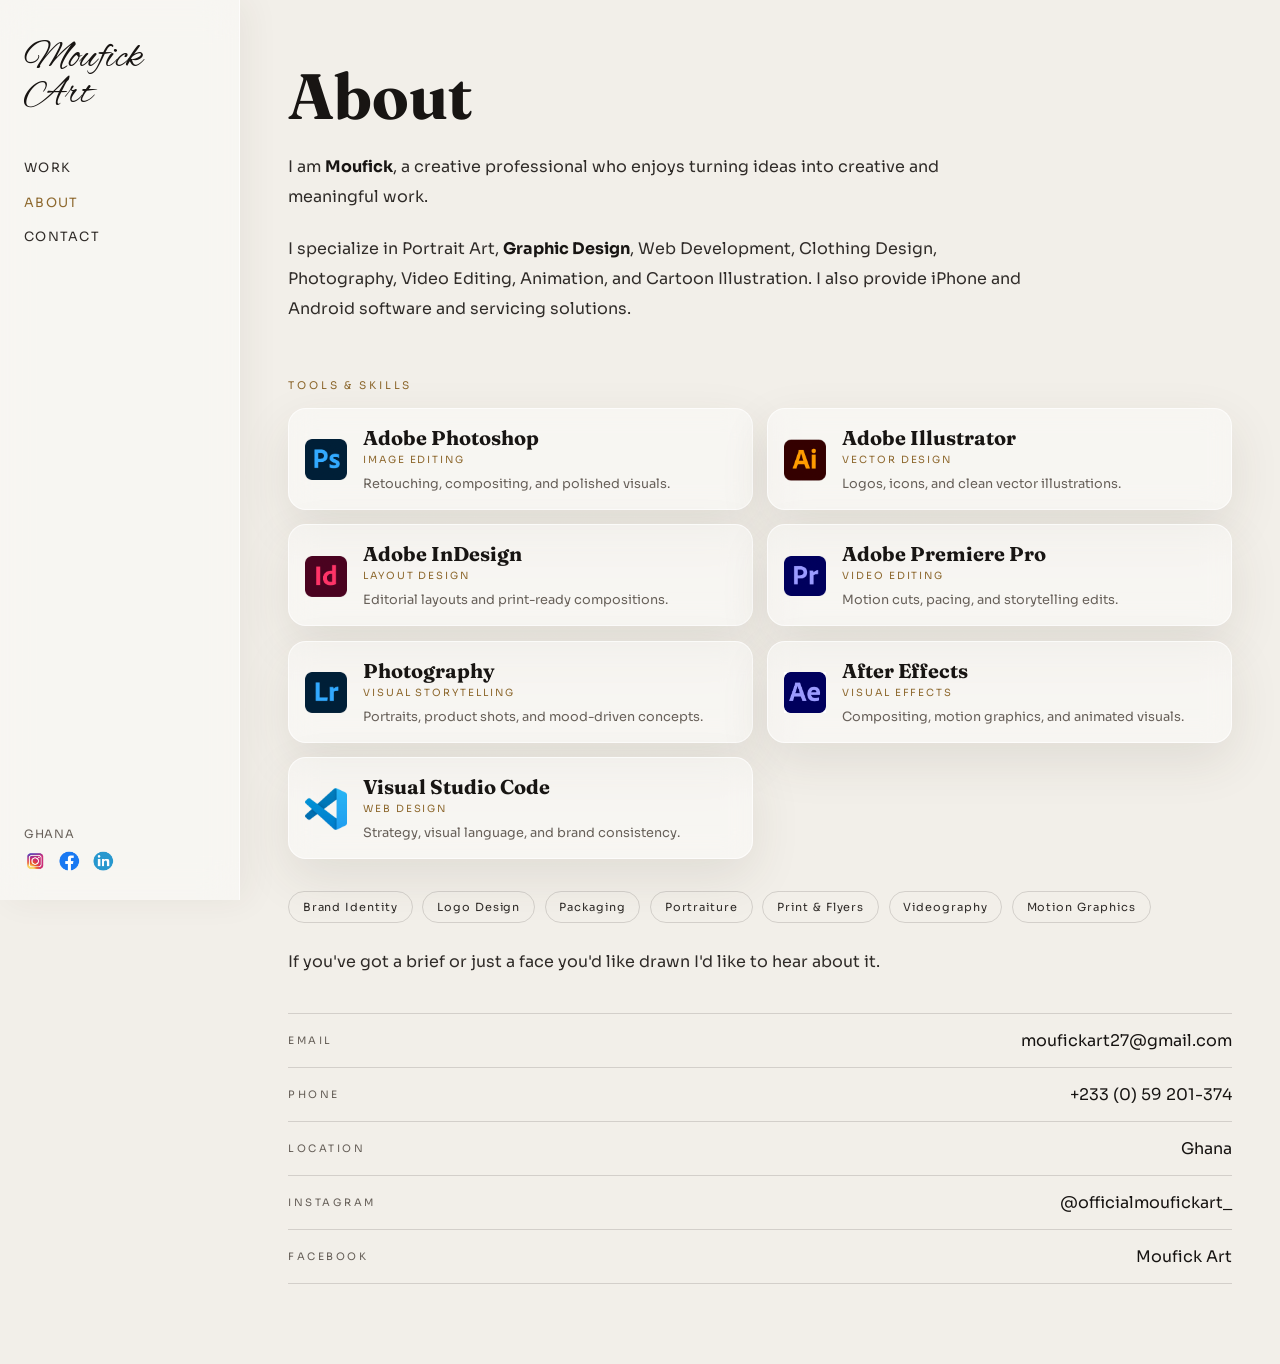
==== commit cc82155e: "first commit" ====
--- a/about.html
+++ b/about.html
@@ -117,7 +117,7 @@
         <span>Motion Graphics</span>
       </div>
 
-      <p>If you've got a brief — or just a face you'd like drawn — I'd like to hear about it.</p>
+      <p>If you've got a brief or just a face you'd like drawn I'd like to hear about it.</p>
 
       <ul class="contact-list" id="contact">
         <li><span>Email</span><a href="mailto:moufickart27@gmail.com">moufickart27@gmail.com</a></li>
--- a/style.css
+++ b/style.css
@@ -397,6 +397,267 @@
   background: var(--glass-strong);
   box-shadow: 0 8px 24px rgba(68, 55, 40, 0.08);
   color: var(--ink);
+}
+
+/* ==========================================================================
+   FUTURE WORKS HORIZONTAL CRAWL TRAY PANEL
+   ========================================================================== */
+
+.future-tray {
+  position: relative;
+  border-top: 1px solid var(--line);
+  border-bottom: 1px solid var(--line);
+  background: rgba(255, 255, 255, 0.16);
+  backdrop-filter: blur(4px);
+  -webkit-backdrop-filter: blur(4px);
+  padding: 1.3rem 2rem 1.5rem;
+  margin: 0;
+  overflow: hidden;
+}
+
+.future-tray__header {
+  display: flex;
+  align-items: center;
+  justify-content: space-between;
+  gap: 1rem;
+  margin-bottom: 1.1rem;
+  padding: 0 0.4rem;
+  flex-wrap: wrap;
+}
+
+.future-tray__lead {
+  display: flex;
+  align-items: center;
+  gap: 0.65rem;
+}
+
+.future-tray__pulse {
+  position: relative;
+  width: 9px;
+  height: 9px;
+  border-radius: 50%;
+  background: #2ebd6e;
+  box-shadow: 0 0 0 0 rgba(46, 189, 110, 0.7);
+  animation: trayPulse 2.2s infinite cubic-bezier(0.4, 0, 0.6, 1);
+  flex-shrink: 0;
+}
+
+@keyframes trayPulse {
+  0% {
+    box-shadow: 0 0 0 0 rgba(46, 189, 110, 0.75);
+  }
+  70% {
+    box-shadow: 0 0 0 8px rgba(46, 189, 110, 0);
+  }
+  100% {
+    box-shadow: 0 0 0 0 rgba(46, 189, 110, 0);
+  }
+}
+
+.future-tray__eyebrow {
+  font-size: 0.72rem;
+  font-weight: 600;
+  letter-spacing: 0.22rem;
+  text-transform: uppercase;
+  color: var(--ink);
+}
+
+.future-tray__badge {
+  font-size: 0.6rem;
+  font-weight: 700;
+  letter-spacing: 0.12rem;
+  text-transform: uppercase;
+  padding: 0.22rem 0.6rem;
+  border-radius: 999px;
+  background: rgba(140, 103, 45, 0.12);
+  color: var(--accent-strong);
+  border: 1px solid rgba(140, 103, 45, 0.32);
+}
+
+.future-tray__meta {
+  display: none;
+}
+
+.crawl-viewport {
+  position: relative;
+  width: 100%;
+  overflow-x: auto;
+  overflow-y: hidden;
+  -webkit-overflow-scrolling: touch;
+  scrollbar-width: none;
+  -ms-overflow-style: none;
+  border-radius: 16px;
+  touch-action: pan-y pinch-zoom;
+  cursor: grab;
+  user-select: none;
+  -webkit-user-select: none;
+  mask-image: linear-gradient(to right, transparent 0%, black 14px, black calc(100% - 14px), transparent 100%);
+  -webkit-mask-image: linear-gradient(to right, transparent 0%, black 14px, black calc(100% - 14px), transparent 100%);
+}
+
+.crawl-viewport::-webkit-scrollbar {
+  display: none;
+  width: 0;
+  height: 0;
+}
+
+.crawl-viewport:active,
+.crawl-viewport.is-dragging {
+  cursor: grabbing;
+}
+
+.crawl-viewport:focus-visible {
+  outline: 2px solid var(--accent);
+  outline-offset: 2px;
+}
+
+.crawl-track {
+  display: flex;
+  width: max-content;
+  will-change: scroll-position, transform;
+  animation: crawlToLeft 44s linear infinite;
+}
+
+/* Pause on hover only when device actually supports true hover */
+@media (hover: hover) and (pointer: fine) {
+  .future-tray:hover .crawl-track,
+  .crawl-viewport:focus-within .crawl-track {
+    animation-play-state: paused;
+  }
+}
+
+@keyframes crawlToLeft {
+  0% {
+    transform: translate3d(0, 0, 0);
+  }
+  100% {
+    transform: translate3d(-33.333333%, 0, 0);
+  }
+}
+
+.crawl-group {
+  display: flex;
+  align-items: stretch;
+  gap: 1.15rem;
+  padding-right: 1.15rem;
+}
+
+.crawl-card {
+  flex: 0 0 280px;
+  width: 280px;
+  height: 195px;
+  position: relative;
+  overflow: hidden;
+  border-radius: 16px;
+  background: var(--glass-strong);
+  border: 1px solid rgba(255, 255, 255, 0.45);
+  box-shadow: 0 8px 24px rgba(68, 55, 40, 0.06);
+  backdrop-filter: blur(4px);
+  -webkit-backdrop-filter: blur(4px);
+  transition: transform 0.35s cubic-bezier(0.2, 0.8, 0.2, 1), box-shadow 0.35s ease, border-color 0.35s ease;
+}
+
+.crawl-card:hover {
+  transform: translateY(-5px);
+  border-color: rgba(212, 161, 92, 0.75);
+  box-shadow: 0 16px 36px rgba(68, 55, 40, 0.16), 0 0 16px rgba(212, 161, 92, 0.18);
+}
+
+.crawl-card__btn {
+  display: block;
+  width: 100%;
+  height: 100%;
+  position: relative;
+  padding: 0;
+  margin: 0;
+  border: 0;
+  background: transparent;
+  color: inherit;
+  text-align: left;
+  cursor: pointer;
+  overflow: hidden;
+  border-radius: 16px;
+}
+
+.crawl-card__media {
+  position: absolute;
+  inset: 0;
+  overflow: hidden;
+}
+
+.crawl-card__media img {
+  width: 100%;
+  height: 100%;
+  object-fit: cover;
+  transition: transform 0.7s cubic-bezier(0.2, 0.7, 0.2, 1);
+  display: block;
+  pointer-events: none;
+  -webkit-user-drag: none;
+  user-select: none;
+  -webkit-user-select: none;
+}
+
+.crawl-card:hover .crawl-card__media img {
+  transform: scale(1.08);
+}
+
+.crawl-card__media::after {
+  content: "";
+  position: absolute;
+  inset: 0;
+  background: linear-gradient(
+    180deg,
+    rgba(20, 17, 15, 0.08) 0%,
+    rgba(20, 17, 15, 0.38) 45%,
+    rgba(20, 17, 15, 0.92) 100%
+  );
+  pointer-events: none;
+}
+
+.crawl-card__info {
+  position: absolute;
+  bottom: 0;
+  left: 0;
+  right: 0;
+  padding: 0.9rem 1.05rem;
+  z-index: 2;
+  display: flex;
+  flex-direction: column;
+  gap: 0.2rem;
+}
+
+.crawl-card__category {
+  display: none;
+}
+
+.crawl-card__title {
+  margin: 0;
+  font-family: var(--font-display);
+  font-size: 1.08rem;
+  font-weight: 600;
+  color: #ffffff;
+  line-height: 1.22;
+  text-shadow: 0 1px 3px rgba(0, 0, 0, 0.6);
+}
+
+.crawl-card__desc {
+  display: none;
+}
+
+/* Reduced motion support */
+@media (prefers-reduced-motion: reduce) {
+  .crawl-track {
+    animation: none !important;
+    overflow-x: auto;
+    scroll-snap-type: x mandatory;
+    width: 100%;
+  }
+  .crawl-card {
+    scroll-snap-align: start;
+  }
+  .future-tray__pulse {
+    animation: none !important;
+  }
 }
 
 .work-grid {
@@ -567,14 +828,16 @@
   right: calc(16px + env(safe-area-inset-right, 0px));
 }
 
-/* CSS fallback fullscreen for mobile / iOS Safari / in-app browsers */
+/* CSS fallback fullscreen for mobile (iOS Safari and Android Chrome fallback) */
 .motion-card.is-fullscreen {
   position: fixed !important;
   inset: 0 !important;
   width: 100vw !important;
+  width: 100dvw !important;
   height: 100vh !important;
-  max-width: 100vw !important;
-  max-height: 100vh !important;
+  height: 100dvh !important;
+  max-width: 100dvw !important;
+  max-height: 100dvh !important;
   z-index: 999999 !important;
   border-radius: 0 !important;
   margin: 0 !important;
@@ -1016,6 +1279,7 @@
   .main { margin-left: 0; }
   .work-grid { grid-template-columns: repeat(2, minmax(0, 1fr)); }
   .grid-header, .project-top, .project-intro, .project-body, .project-visual, .project-visual-row, .project-nav, .about-wrap { padding-left: 1.5rem; padding-right: 1.5rem; }
+  .future-tray { padding: 1.25rem 1.5rem 1.4rem; }
 }
 
 @media (max-width: 620px) {
@@ -1040,6 +1304,14 @@
   }
   .project-visual-row { grid-template-columns: 1fr; }
   .lightbox { padding: 2.4rem 2.5rem 1.5rem; }
+  .future-tray { padding: 1.1rem 1.25rem 1.3rem; }
+  .future-tray__hint { display: none; }
+  .crawl-card { flex: 0 0 240px; width: 240px; height: 168px; }
+  .crawl-card__title { font-size: 0.98rem; }
+  .crawl-viewport {
+    mask-image: linear-gradient(to right, transparent 0%, black 10px, black calc(100% - 10px), transparent 100%);
+    -webkit-mask-image: linear-gradient(to right, transparent 0%, black 10px, black calc(100% - 10px), transparent 100%);
+  }
 }
 
 /* ---------- HOMEPAGE HERO / index.html ---------- */
@@ -1221,12 +1493,11 @@
   z-index: 100000;
   display: inline-flex;
   align-items: center;
-  gap: 0.85rem;
-  padding: 0.7rem 1.3rem;
+  padding: 0.75rem 1.3rem;
   background: rgba(23, 20, 18, 0.95);
   color: #fff;
   border: 1px solid rgba(224, 122, 95, 0.6);
-  border-radius: 999px;
+  border-radius: 20px;
   box-shadow: 0 14px 40px rgba(0, 0, 0, 0.42), 0 0 0 1px rgba(255, 255, 255, 0.08);
   backdrop-filter: blur(14px);
   -webkit-backdrop-filter: blur(14px);
@@ -1234,7 +1505,10 @@
   transition: transform 0.42s cubic-bezier(0.2, 0.8, 0.2, 1), opacity 0.3s ease, border-color 0.3s ease, box-shadow 0.3s ease;
   opacity: 0;
   pointer-events: none;
-  max-width: min(540px, calc(100vw - 2rem));
+  width: max-content;
+  max-width: min(560px, calc(100vw - 2rem));
+  box-sizing: border-box;
+  height: auto;
 }
 
 .network-offline-banner.is-visible {
@@ -1252,6 +1526,8 @@
   display: flex;
   align-items: center;
   gap: 0.75rem;
+  min-width: 0;
+  width: 100%;
 }
 
 .nob-dot {
@@ -1289,235 +1565,50 @@
 
 .nob-text {
   display: flex;
-  align-items: center;
-  gap: 0.45rem;
-  white-space: nowrap;
+  flex-wrap: wrap;
+  align-items: baseline;
+  gap: 0.25rem 0.55rem;
+  min-width: 0;
+  flex: 1 1 auto;
+  white-space: normal;
+  word-break: break-word;
+  overflow-wrap: break-word;
+  line-height: 1.4;
 }
 
 .nob-title {
   font-weight: 600;
   letter-spacing: 0.01em;
+  color: #fff;
+  flex-shrink: 0;
 }
 
 .nob-desc {
-  color: rgba(255, 255, 255, 0.7);
-  font-size: 0.76rem;
-}
-
-@media (max-width: 580px) {
-  .nob-desc { display: none; }
+  color: rgba(255, 255, 255, 0.74);
+  font-size: 0.78rem;
+  line-height: 1.4;
+}
+
+@media (max-width: 600px) {
   .network-offline-banner {
-    padding: 0.6rem 1.05rem;
-    font-size: 0.78rem;
-  }
-}
-
-/* Friendly Media Error Placeholder for broken images/videos */
-.media-error-placeholder {
-  display: flex;
-  flex-direction: column;
-  align-items: center;
-  justify-content: center;
-  text-align: center;
-  padding: 2.2rem 1.4rem;
-  min-height: 240px;
-  width: 100%;
-  height: 100%;
-  box-sizing: border-box;
-  background: radial-gradient(circle at 50% 35%, #26221f 0%, #151311 100%);
-  color: #e6e0d8;
-  border-radius: inherit;
-  border: 1px dashed rgba(255, 255, 255, 0.18);
-  position: relative;
-  z-index: 3;
-  animation: mep-fade-in 0.35s ease;
-}
-
-@keyframes mep-fade-in {
-  from { opacity: 0; transform: scale(0.98); }
-  to { opacity: 1; transform: scale(1); }
-}
-
-.mep-icon {
-  width: 46px;
-  height: 46px;
-  border-radius: 50%;
-  background: rgba(201, 162, 75, 0.12);
-  color: #c9a24b;
-  display: grid;
-  place-items: center;
-  margin-bottom: 0.9rem;
-  flex-shrink: 0;
-  border: 1px solid rgba(201, 162, 75, 0.25);
-}
-
-.mep-icon svg {
-  width: 22px;
-  height: 22px;
-}
-
-.mep-title {
-  margin: 0;
-  font-family: var(--font-display, 'Fraunces', serif);
-  font-size: 0.95rem;
-  font-weight: 500;
-  color: #fff;
-  letter-spacing: -0.01em;
-}
-
-.mep-subtitle {
-  margin: 0.35rem 0 1.1rem;
-  font-size: 0.78rem;
-  color: rgba(255, 255, 255, 0.66);
-  max-width: 28ch;
-  line-height: 1.45;
-}
-
-.mep-retry-btn {
-  display: inline-flex;
-  align-items: center;
-  gap: 0.45rem;
-  padding: 0.45rem 1rem;
-  font-size: 0.72rem;
-  font-weight: 600;
-  letter-spacing: 0.05rem;
-  text-transform: uppercase;
-  color: #171412;
-  background: #c9a24b;
-  border: 0;
-  border-radius: 999px;
-  cursor: pointer;
-  transition: background 0.2s ease, transform 0.2s ease, box-shadow 0.2s ease;
-  touch-action: manipulation;
-  box-shadow: 0 4px 14px rgba(201, 162, 75, 0.25);
-}
-
-.mep-retry-btn:hover {
-  background: #deb862;
-  transform: translateY(-1px);
-  box-shadow: 0 6px 18px rgba(201, 162, 75, 0.35);
-}
-
-.mep-retry-btn:active {
-  transform: translateY(1px);
-}
-
-.mep-retry-btn svg {
-  width: 13px;
-  height: 13px;
-  transition: transform 0.4s ease;
-}
-
-.mep-retry-btn.is-loading svg {
-  animation: mep-spin 0.8s linear infinite;
-}
-
-@keyframes mep-spin {
-  to { transform: rotate(360deg); }
-}
-
-/* Lightbox error fallback */
-.lightbox__content .media-error-placeholder {
-  min-height: 340px;
-  max-width: 500px;
-  margin: 0 auto;
-}
-
-/* Network / Fetch Error Toasts */
-.network-toast-container {
-  position: fixed;
-  bottom: 1.5rem;
-  right: 1.5rem;
-  z-index: 100000;
-  display: flex;
-  flex-direction: column;
-  gap: 0.65rem;
-  max-width: min(420px, calc(100vw - 2rem));
-  pointer-events: none;
-}
-
-.network-toast {
-  pointer-events: auto;
-  display: flex;
-  align-items: flex-start;
-  gap: 0.8rem;
-  padding: 0.95rem 1.1rem;
-  background: rgba(23, 20, 18, 0.96);
-  color: #fff;
-  border: 1px solid rgba(255, 255, 255, 0.12);
-  border-left: 4px solid #e07a5f;
-  border-radius: 8px;
-  box-shadow: 0 12px 34px rgba(0, 0, 0, 0.42);
-  backdrop-filter: blur(14px);
-  -webkit-backdrop-filter: blur(14px);
-  animation: toast-slide-in 0.35s cubic-bezier(0.2, 0.8, 0.2, 1);
-  transition: opacity 0.3s ease, transform 0.3s ease;
-  font-size: 0.82rem;
-}
-
-.network-toast.toast-error {
-  border-left-color: #e07a5f;
-}
-
-.network-toast.toast-warning {
-  border-left-color: #c9a24b;
-}
-
-.network-toast.is-hiding {
-  opacity: 0;
-  transform: translateY(10px);
-}
-
-.nt-icon {
-  width: 19px;
-  height: 19px;
-  flex-shrink: 0;
-  margin-top: 1px;
-  color: #e07a5f;
-}
-
-.nt-body {
-  flex: 1;
-  display: flex;
-  flex-direction: column;
-  gap: 2px;
-}
-
-.nt-title {
-  font-weight: 600;
-  font-size: 0.83rem;
-  color: #fff;
-  letter-spacing: -0.01em;
-}
-
-.nt-desc {
-  font-size: 0.74rem;
-  color: rgba(255, 255, 255, 0.72);
-  line-height: 1.4;
-}
-
-.nt-close {
-  background: transparent;
-  border: 0;
-  color: rgba(255, 255, 255, 0.5);
-  font-size: 1.2rem;
-  line-height: 1;
-  padding: 0 0 0 0.4rem;
-  cursor: pointer;
-  transition: color 0.2s ease;
-}
-
-.nt-close:hover {
-  color: #fff;
-}
-
-@keyframes toast-slide-in {
-  from {
-    transform: translateY(18px);
-    opacity: 0;
-  }
-  to {
-    transform: translateY(0);
-    opacity: 1;
-  }
-}
+    top: 1rem;
+    padding: 0.75rem 1.1rem;
+    max-width: calc(100vw - 1.5rem);
+    border-radius: 16px;
+  }
+  .nob-content {
+    gap: 0.65rem;
+  }
+  .nob-text {
+    flex-direction: column;
+    align-items: flex-start;
+    gap: 0.15rem;
+  }
+  .nob-title {
+    font-size: 0.82rem;
+  }
+  .nob-desc {
+    font-size: 0.75rem;
+    line-height: 1.35;
+  }
+}
